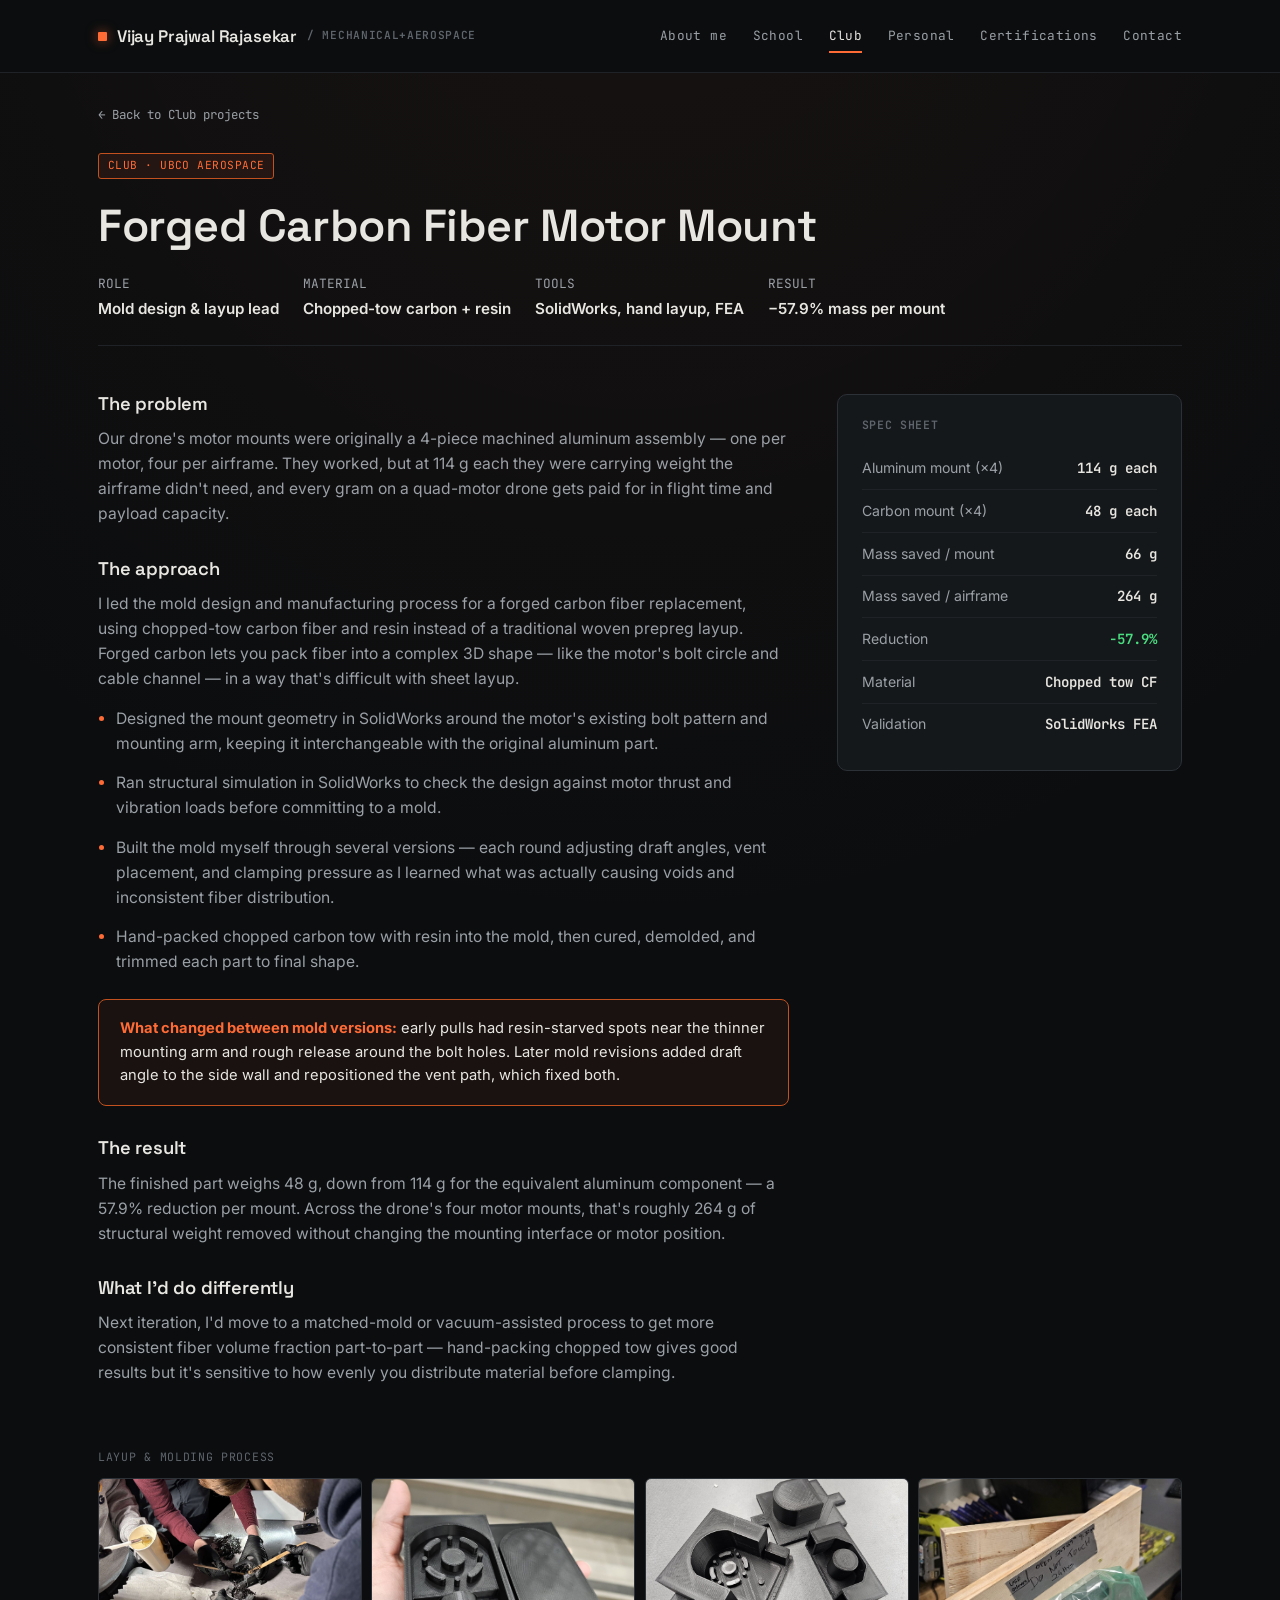
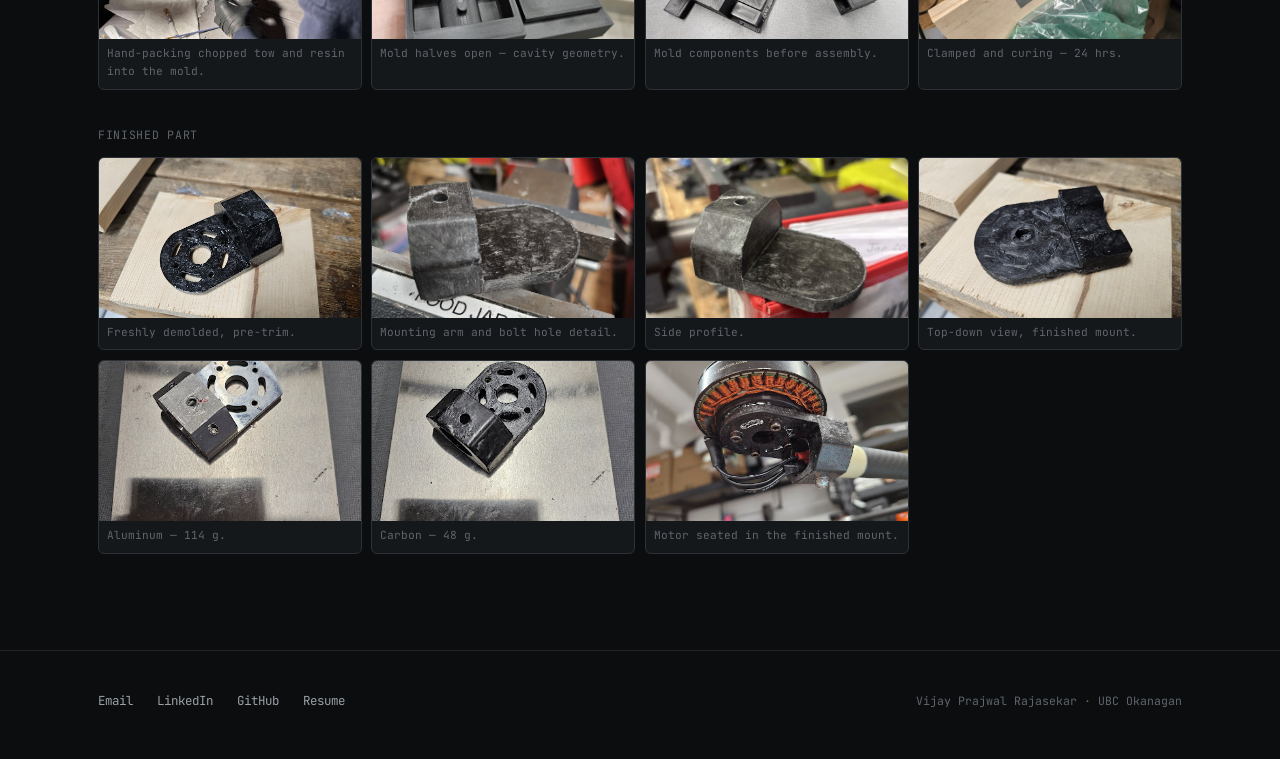
==== carbon-mount.html @ 9280a3c4 "Add files via upload" ====
<!DOCTYPE html>
<html lang="en">
<head>
<meta charset="UTF-8">
<meta name="viewport" content="width=device-width, initial-scale=1.0">
<title>Forged Carbon Fiber Motor Mount — Vijay Prajwal Rajasekar</title>
<link rel="stylesheet" href="assets/style.css">
<style>
  .back-link {
    display: inline-flex;
    align-items: center;
    gap: 6px;
    font-family: var(--font-mono);
    font-size: 0.78rem;
    color: var(--text-dim);
    padding: clamp(1.25rem, 3vw, 2rem) 0 0;
    transition: color 0.15s ease;
  }
  .back-link:hover { color: var(--signal); }

  .case-head { padding: 1.5rem 0 0; }
  .case-head h1 { font-size: clamp(1.8rem, 4vw, 2.8rem); margin: 0.5em 0 0; }

  .case-meta {
    display: flex;
    gap: 1.5rem;
    flex-wrap: wrap;
    font-family: var(--font-mono);
    font-size: 0.8rem;
    color: var(--text-dim);
    margin: 1.5rem 0 2.5rem;
    padding-bottom: 1.5rem;
    border-bottom: 1px solid var(--border-soft);
  }
  .case-meta div b {
    color: var(--text);
    display: block;
    font-size: 0.95rem;
    margin-top: 2px;
    font-family: var(--font-body);
    font-weight: 600;
  }

  .gallery-section-label {
    font-family: var(--font-mono);
    font-size: 0.72rem;
    letter-spacing: 0.06em;
    color: var(--text-faint);
    text-transform: uppercase;
    margin: 2.25rem 0 0.75rem;
  }
  .gallery-section-label:first-child { margin-top: 0; }

  .case-gallery {
    display: grid;
    grid-template-columns: repeat(4, 1fr);
    gap: 0.6rem;
    margin-bottom: 0.5rem;
  }
  @media (max-width: 900px) { .case-gallery { grid-template-columns: repeat(3, 1fr); } }
  @media (max-width: 580px) { .case-gallery { grid-template-columns: repeat(2, 1fr); } }
  .case-gallery figure {
    margin: 0;
    border-radius: 6px;
    overflow: hidden;
    border: 1px solid var(--border);
    background: var(--surface);
  }
  .case-gallery figure img { width: 100%; height: 160px; object-fit: cover; display: block; }
  .case-gallery figcaption { padding: 6px 8px 8px; }
  figcaption {
    font-family: var(--font-mono);
    font-size: 0.7rem;
    color: var(--text-faint);
  }

  .case-body {
    display: grid;
    grid-template-columns: 2fr 1fr;
    gap: 3rem;
    margin-top: 3rem;
  }
  @media (max-width: 880px) { .case-body { grid-template-columns: 1fr; gap: 2rem; } }

  .case-body h3 { font-size: 1.15rem; margin: 2rem 0 0.75rem; }
  .case-body h3:first-child { margin-top: 0; }
  .case-body p, .case-body li { color: var(--text-dim); font-size: 0.98rem; margin-bottom: 0.9rem; }
  .case-body ul { padding-left: 1.1rem; }
  .case-body li::marker { color: var(--signal); }

  .spec-sidebar {
    background: var(--surface);
    border: 1px solid var(--border);
    border-radius: 10px;
    padding: 1.5rem;
    align-self: start;
    position: sticky;
    top: 90px;
  }
  .spec-sidebar h4 {
    font-family: var(--font-mono);
    font-size: 0.72rem;
    letter-spacing: 0.06em;
    color: var(--text-faint);
    margin-bottom: 1rem;
  }
  .spec-row {
    display: flex;
    justify-content: space-between;
    padding: 0.6rem 0;
    border-bottom: 1px solid var(--border-soft);
    font-size: 0.88rem;
  }
  .spec-row:last-child { border-bottom: none; }
  .spec-row span:first-child { color: var(--text-dim); }
  .spec-row span:last-child { font-family: var(--font-mono); font-weight: 600; text-align: right; }

  .process-note {
    background: rgba(255,107,53,0.06);
    border: 1px solid var(--signal-dim);
    border-radius: 8px;
    padding: 1.1rem 1.3rem;
    margin: 1.5rem 0;
    font-size: 0.92rem;
    color: var(--text);
  }
  .process-note b { color: var(--signal); }
</style>
</head>
<body>

<header class="site-header">
  <div class="wrap">
    <a href="index.html" class="brand">
      <span class="brand-mark"></span>
      <span class="brand-name">Vijay Prajwal Rajasekar</span>
      <span class="brand-sub">/ MECHANICAL+AEROSPACE</span>
    </a>
    <nav class="main-nav">
      <a href="index.html">About me</a>
      <a href="school.html">School</a>
      <a href="club.html" class="active">Club</a>
      <a href="personal.html">Personal</a>
      <a href="certifications.html">Certifications</a>
      <a href="contact.html">Contact</a>
    </nav>
  </div>
</header>

<main>
  <div class="wrap">
    <a href="club.html" class="back-link">← Back to Club projects</a>
  </div>

  <section class="case-head">
    <div class="wrap">
      <span class="tag tag-club">CLUB · UBCO AEROSPACE</span>
      <h1>Forged Carbon Fiber Motor Mount</h1>

      <div class="case-meta">
        <div>ROLE<b>Mold design &amp; layup lead</b></div>
        <div>MATERIAL<b>Chopped-tow carbon + resin</b></div>
        <div>TOOLS<b>SolidWorks, hand layup, FEA</b></div>
        <div>RESULT<b>−57.9% mass per mount</b></div>
      </div>

      <div class="case-body">
        <div>
          <h3>The problem</h3>
          <p>Our drone's motor mounts were originally a 4-piece machined aluminum assembly — one per motor, four per airframe. They worked, but at 114 g each they were carrying weight the airframe didn't need, and every gram on a quad-motor drone gets paid for in flight time and payload capacity.</p>

          <h3>The approach</h3>
          <p>I led the mold design and manufacturing process for a forged carbon fiber replacement, using chopped-tow carbon fiber and resin instead of a traditional woven prepreg layup. Forged carbon lets you pack fiber into a complex 3D shape — like the motor's bolt circle and cable channel — in a way that's difficult with sheet layup.</p>
          <ul>
            <li>Designed the mount geometry in SolidWorks around the motor's existing bolt pattern and mounting arm, keeping it interchangeable with the original aluminum part.</li>
            <li>Ran structural simulation in SolidWorks to check the design against motor thrust and vibration loads before committing to a mold.</li>
            <li>Built the mold myself through several versions — each round adjusting draft angles, vent placement, and clamping pressure as I learned what was actually causing voids and inconsistent fiber distribution.</li>
            <li>Hand-packed chopped carbon tow with resin into the mold, then cured, demolded, and trimmed each part to final shape.</li>
          </ul>

          <div class="process-note">
            <b>What changed between mold versions:</b> early pulls had resin-starved spots near the thinner mounting arm and rough release around the bolt holes. Later mold revisions added draft angle to the side wall and repositioned the vent path, which fixed both.
          </div>

          <h3>The result</h3>
          <p>The finished part weighs 48 g, down from 114 g for the equivalent aluminum component — a 57.9% reduction per mount. Across the drone's four motor mounts, that's roughly 264 g of structural weight removed without changing the mounting interface or motor position.</p>

          <h3>What I'd do differently</h3>
          <p>Next iteration, I'd move to a matched-mold or vacuum-assisted process to get more consistent fiber volume fraction part-to-part — hand-packing chopped tow gives good results but it's sensitive to how evenly you distribute material before clamping.</p>
        </div>

        <aside class="spec-sidebar">
          <h4>SPEC SHEET</h4>
          <div class="spec-row"><span>Aluminum mount (×4)</span><span>114 g each</span></div>
          <div class="spec-row"><span>Carbon mount (×4)</span><span>48 g each</span></div>
          <div class="spec-row"><span>Mass saved / mount</span><span>66 g</span></div>
          <div class="spec-row"><span>Mass saved / airframe</span><span>264 g</span></div>
          <div class="spec-row"><span>Reduction</span><span style="color:var(--telemetry)">−57.9%</span></div>
          <div class="spec-row"><span>Material</span><span>Chopped tow CF</span></div>
          <div class="spec-row"><span>Validation</span><span>SolidWorks FEA</span></div>
        </aside>
      </div>

      <p class="gallery-section-label" style="margin-top:3rem;">Layup &amp; molding process</p>
      <div class="case-gallery">
        <figure>
          <img src="images/hand-layup-process.jpg" alt="Hand-packing chopped carbon fiber tow with resin into the mold using a wooden stick">
          <figcaption>Hand-packing chopped tow and resin into the mold.</figcaption>
        </figure>
        <figure>
          <img src="images/mold-halves-open.jpg" alt="3D printed mold halves open, showing the cavity geometry for the motor mount">
          <figcaption>Mold halves open — cavity geometry.</figcaption>
        </figure>
        <figure>
          <img src="images/mold-parts-flat.jpg" alt="All 3D printed mold components laid out flat before assembly">
          <figcaption>Mold components before assembly.</figcaption>
        </figure>
        <figure>
          <img src="images/resin-cure-bagged.jpg" alt="Clamped mold wrapped in plastic during resin cure">
          <figcaption>Clamped and curing — 24 hrs.</figcaption>
        </figure>
      </div>

      <p class="gallery-section-label">Finished part</p>
      <div class="case-gallery">
        <figure>
          <img src="images/carbon-mount-raw.png" alt="Demolded forged carbon fiber motor mount on a wooden workbench">
          <figcaption>Freshly demolded, pre-trim.</figcaption>
        </figure>
        <figure>
          <img src="images/mount-clamped-detail.jpg" alt="Close-up of the trimmed carbon fiber mount held in a vise">
          <figcaption>Mounting arm and bolt hole detail.</figcaption>
        </figure>
        <figure>
          <img src="images/mount-side-profile.jpg" alt="Side profile of the finished carbon fiber mount">
          <figcaption>Side profile.</figcaption>
        </figure>
        <figure>
          <img src="images/mount-final-topdown.jpg" alt="Top-down view of the finished carbon fiber motor mount">
          <figcaption>Top-down view, finished mount.</figcaption>
        </figure>
        <figure>
          <img src="images/scale-aluminum-114g.png" alt="Original aluminum motor mount on a digital scale reading 114 grams">
          <figcaption>Aluminum — 114 g.</figcaption>
        </figure>
        <figure>
          <img src="images/scale-carbon-48g.png" alt="Forged carbon fiber motor mount on a digital scale reading 48 grams">
          <figcaption>Carbon — 48 g.</figcaption>
        </figure>
        <figure>
          <img src="images/motor-assembly.png" alt="Drone motor mounted via the carbon fiber bracket, viewed from below">
          <figcaption>Motor seated in the finished mount.</figcaption>
        </figure>
      </div>
    </div>
  </section>
</main>

<footer class="site-footer">
  <div class="wrap">
    <div class="footer-links">
      <a href="mailto:vj0501@student.ubc.ca">Email</a>
      <a href="https://www.linkedin.com/in/vijayprajwalrajasekar/" target="_blank" rel="noopener">LinkedIn</a>
      <a href="https://github.com/VijayPrajwal/Projects-" target="_blank" rel="noopener">GitHub</a>
      <a href="contact.html">Resume</a>
    </div>
    <div class="footer-meta">Vijay Prajwal Rajasekar · UBC Okanagan</div>
  </div>
</footer>

</body>
</html>
---- assets/style.css ----
/* ============================================
   VIJAY PRAJWAL RAJASEKR — PORTFOLIO
   Design system: anodized black + copper-winding orange
   ============================================ */

@import url('https://fonts.googleapis.com/css2?family=Space+Grotesk:wght@400;500;600;700&family=JetBrains+Mono:wght@400;500;600&family=Inter:wght@400;500;600;700&display=swap');

:root {
  /* Color tokens — derived from the actual hardware: anodized aluminum,
     copper motor windings, graphite carbon weave, telemetry readouts */
  --bg: #0b0d0f;
  --surface: #15181b;
  --surface-raised: #1a1e22;
  --border: #2c3137;
  --border-soft: #1f2327;
  --text: #e8e6e1;
  --text-dim: #9aa0a6;
  --text-faint: #5f656c;
  --signal: #ff6b35;
  --signal-dim: #c2511f;
  --telemetry: #4ade80;
  --telemetry-dim: #2f8a52;

  --font-display: 'Space Grotesk', sans-serif;
  --font-body: 'Inter', sans-serif;
  --font-mono: 'JetBrains Mono', monospace;

  --max-width: 1180px;
  --edge: clamp(1.25rem, 4vw, 3rem);
}

* { box-sizing: border-box; margin: 0; padding: 0; }

html {
  scroll-behavior: smooth;
}

@media (prefers-reduced-motion: reduce) {
  html { scroll-behavior: auto; }
  *, *::before, *::after {
    animation-duration: 0.01ms !important;
    animation-iteration-count: 1 !important;
    transition-duration: 0.01ms !important;
    scroll-behavior: auto !important;
  }
}

body {
  background: var(--bg);
  color: var(--text);
  font-family: var(--font-body);
  font-size: 16px;
  line-height: 1.6;
  -webkit-font-smoothing: antialiased;
  background-image:
    radial-gradient(ellipse 80% 50% at 50% -10%, rgba(255,107,53,0.06), transparent);
}

a { color: inherit; text-decoration: none; }

img { max-width: 100%; display: block; }

:focus-visible {
  outline: 2px solid var(--signal);
  outline-offset: 3px;
  border-radius: 2px;
}

.wrap {
  max-width: var(--max-width);
  margin: 0 auto;
  padding-left: var(--edge);
  padding-right: var(--edge);
}

/* ---------- Header / Nav ---------- */
.site-header {
  position: sticky;
  top: 0;
  z-index: 100;
  background: rgba(11, 13, 15, 0.85);
  backdrop-filter: blur(10px);
  border-bottom: 1px solid var(--border-soft);
}

.site-header .wrap {
  display: flex;
  align-items: center;
  justify-content: space-between;
  height: 72px;
  gap: 1rem;
}

@media (max-width: 600px) {
  .site-header .wrap {
    height: auto;
    flex-wrap: wrap;
    padding-top: 14px;
    padding-bottom: 14px;
    gap: 0.6rem;
  }
  nav.main-nav {
    width: 100%;
    overflow-x: auto;
    justify-content: flex-start;
    -ms-overflow-style: none;
    scrollbar-width: none;
  }
  nav.main-nav::-webkit-scrollbar { display: none; }
}

.brand {
  font-family: var(--font-display);
  font-weight: 600;
  font-size: 1.05rem;
  letter-spacing: -0.01em;
  display: flex;
  align-items: center;
  gap: 10px;
}

.brand-mark {
  width: 9px;
  height: 9px;
  border-radius: 1px;
  background: var(--signal);
  box-shadow: 0 0 12px rgba(255,107,53,0.6);
  flex-shrink: 0;
}

.brand-name { white-space: nowrap; }
.brand-sub {
  font-family: var(--font-mono);
  font-size: 0.7rem;
  color: var(--text-faint);
  letter-spacing: 0.06em;
  display: none;
}
@media (min-width: 640px) {
  .brand-sub { display: inline; }
}

nav.main-nav {
  display: flex;
  gap: clamp(0.75rem, 2vw, 2rem);
  font-family: var(--font-mono);
  font-size: 0.8rem;
  letter-spacing: 0.03em;
}

nav.main-nav a {
  color: var(--text-dim);
  position: relative;
  padding: 6px 0;
  transition: color 0.15s ease;
}
nav.main-nav a:hover,
nav.main-nav a.active {
  color: var(--text);
}
nav.main-nav a.active::after {
  content: '';
  position: absolute;
  bottom: -1px;
  left: 0;
  right: 0;
  height: 2px;
  background: var(--signal);
}

/* ---------- Buttons ---------- */
.btn {
  display: inline-flex;
  align-items: center;
  gap: 8px;
  font-family: var(--font-mono);
  font-size: 0.82rem;
  letter-spacing: 0.02em;
  padding: 11px 20px;
  border-radius: 4px;
  border: 1px solid var(--border);
  background: transparent;
  color: var(--text);
  cursor: pointer;
  transition: border-color 0.15s ease, background 0.15s ease, transform 0.15s ease;
}
.btn:hover {
  border-color: var(--signal);
  background: rgba(255,107,53,0.08);
}
.btn-solid {
  background: var(--signal);
  border-color: var(--signal);
  color: #0b0d0f;
  font-weight: 600;
}
.btn-solid:hover {
  background: #ff7e4d;
  border-color: #ff7e4d;
}

/* ---------- Eyebrow / labels ---------- */
.eyebrow {
  font-family: var(--font-mono);
  font-size: 0.75rem;
  letter-spacing: 0.12em;
  text-transform: uppercase;
  color: var(--signal);
  display: flex;
  align-items: center;
  gap: 10px;
}
.eyebrow::before {
  content: '';
  width: 16px;
  height: 1px;
  background: var(--signal);
}

.tag {
  display: inline-flex;
  align-items: center;
  font-family: var(--font-mono);
  font-size: 0.7rem;
  letter-spacing: 0.04em;
  padding: 3px 9px;
  border-radius: 3px;
  border: 1px solid var(--border);
  color: var(--text-dim);
}
.tag-school { border-color: #3a4a6b; color: #8fa3d4; background: rgba(58,74,107,0.12); }
.tag-club   { border-color: var(--signal-dim); color: var(--signal); background: rgba(255,107,53,0.08); }
.tag-personal { border-color: var(--telemetry-dim); color: var(--telemetry); background: rgba(74,222,128,0.08); }

/* ---------- Typography ---------- */
h1, h2, h3, h4 {
  font-family: var(--font-display);
  letter-spacing: -0.01em;
  line-height: 1.1;
  font-weight: 600;
}

.section-title {
  font-size: clamp(1.6rem, 3vw, 2.2rem);
  margin-bottom: 0.4em;
}

.section-lede {
  color: var(--text-dim);
  font-size: 1.05rem;
  max-width: 56ch;
}

/* ---------- Footer ---------- */
.site-footer {
  border-top: 1px solid var(--border-soft);
  margin-top: 6rem;
  padding: 2.5rem 0 3rem;
}
.site-footer .wrap {
  display: flex;
  flex-wrap: wrap;
  gap: 1.5rem;
  align-items: center;
  justify-content: space-between;
}
.footer-links {
  display: flex;
  gap: 1.5rem;
  font-family: var(--font-mono);
  font-size: 0.78rem;
  color: var(--text-dim);
}
.footer-links a:hover { color: var(--signal); }
.footer-meta {
  font-family: var(--font-mono);
  font-size: 0.72rem;
  color: var(--text-faint);
}

/* ---------- Utility ---------- */
.mono { font-family: var(--font-mono); }
.dim { color: var(--text-dim); }
.center { text-align: center; }

section { padding: 5rem 0; }
@media (max-width: 640px) {
  section { padding: 3.25rem 0; }
}

.divider {
  height: 1px;
  background: var(--border-soft);
  border: none;
  margin: 0;
}
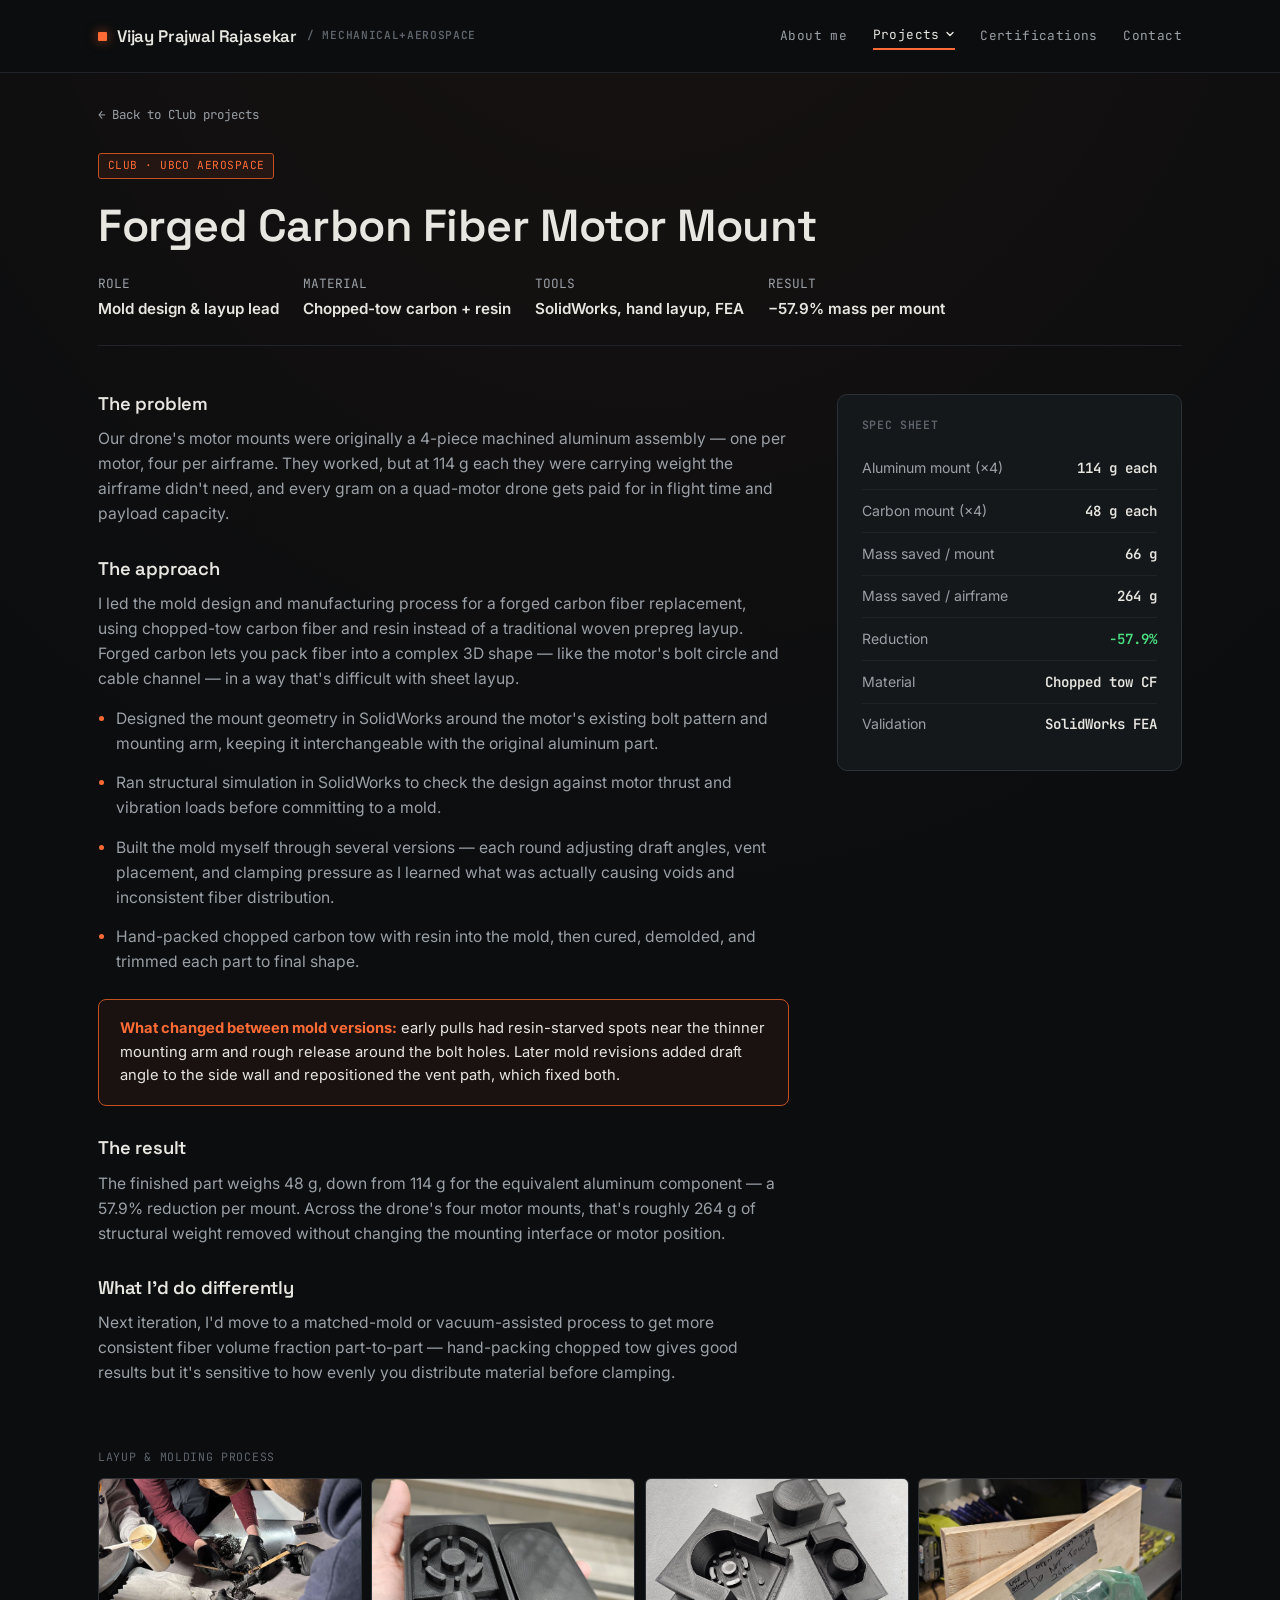
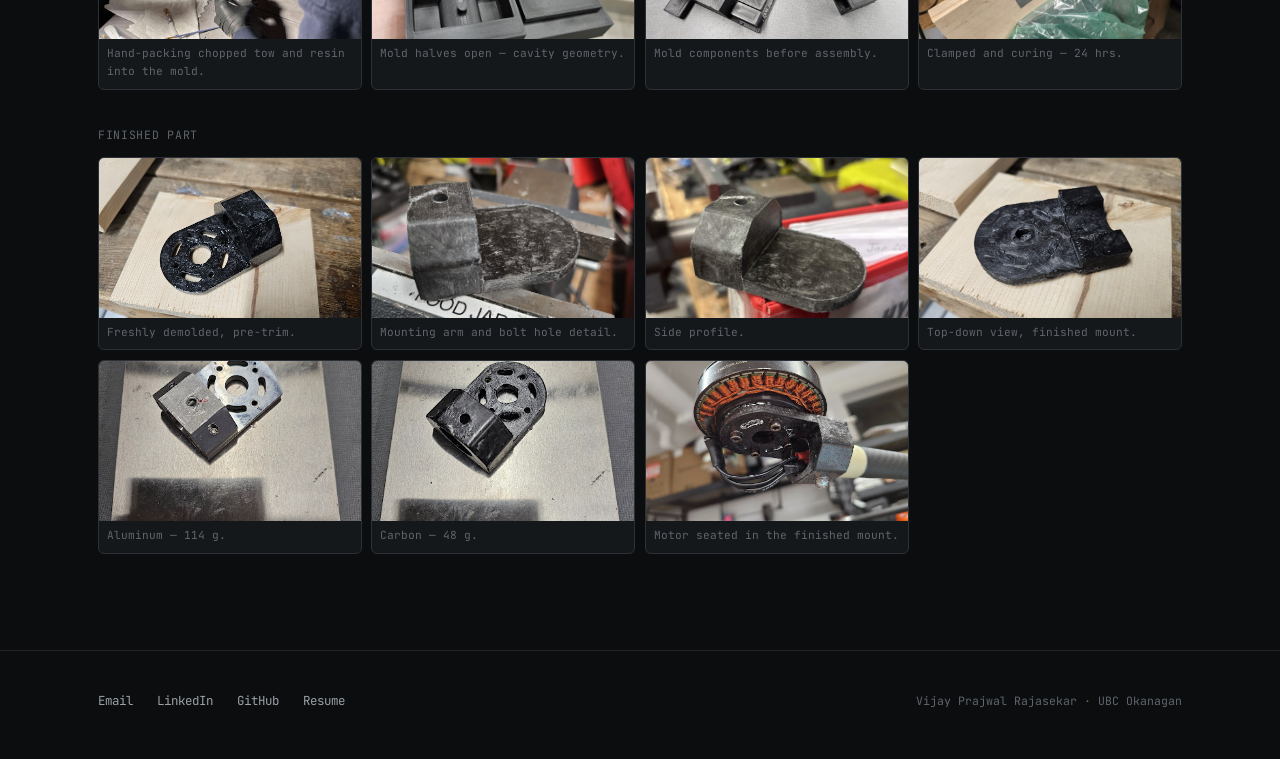
==== commit c6e7b163: "Add files via upload" ====
--- a/carbon-mount.html
+++ b/carbon-mount.html
@@ -136,11 +136,21 @@
       <span class="brand-name">Vijay Prajwal Rajasekar</span>
       <span class="brand-sub">/ MECHANICAL+AEROSPACE</span>
     </a>
-    <nav class="main-nav">
+        <nav class="main-nav">
       <a href="index.html">About me</a>
-      <a href="school.html">School</a>
-      <a href="club.html" class="active">Club</a>
-      <a href="personal.html">Personal</a>
+      <div class="nav-dropdown">
+        <button class="nav-dropdown-toggle active">
+          Projects
+          <svg width="10" height="10" viewBox="0 0 10 10" fill="none">
+            <path d="M2 3.5L5 6.5L8 3.5" stroke="currentColor" stroke-width="1.4" stroke-linecap="round"/>
+          </svg>
+        </button>
+        <div class="nav-dropdown-menu">
+          <a href="school.html" ><span class="menu-dot"></span>School</a>
+          <a href="club.html" class="active"><span class="menu-dot"></span>Club</a>
+          <a href="personal.html" ><span class="menu-dot"></span>Personal</a>
+        </div>
+      </div>
       <a href="certifications.html">Certifications</a>
       <a href="contact.html">Contact</a>
     </nav>
--- a/assets/style.css
+++ b/assets/style.css
@@ -168,6 +168,93 @@
   background: var(--signal);
 }
 
+/* ---------- Projects dropdown ---------- */
+.nav-dropdown {
+  position: relative;
+}
+.nav-dropdown-toggle {
+  color: var(--text-dim);
+  position: relative;
+  padding: 6px 0;
+  transition: color 0.15s ease;
+  font-family: var(--font-mono);
+  font-size: 0.8rem;
+  letter-spacing: 0.03em;
+  cursor: pointer;
+  display: flex;
+  align-items: center;
+  gap: 5px;
+  background: none;
+  border: none;
+  white-space: nowrap;
+}
+.nav-dropdown-toggle:hover { color: var(--text); }
+.nav-dropdown-toggle.active { color: var(--text); }
+.nav-dropdown-toggle.active::after {
+  content: '';
+  position: absolute;
+  bottom: -1px;
+  left: 0;
+  right: 0;
+  height: 2px;
+  background: var(--signal);
+}
+.nav-dropdown-toggle svg {
+  transition: transform 0.2s ease;
+}
+.nav-dropdown:hover .nav-dropdown-toggle svg {
+  transform: rotate(180deg);
+}
+.nav-dropdown-menu {
+  position: absolute;
+  top: calc(100% + 10px);
+  right: 0;
+  background: var(--surface);
+  border: 1px solid var(--border);
+  border-radius: 8px;
+  padding: 6px;
+  min-width: 160px;
+  opacity: 0;
+  pointer-events: none;
+  transform: translateY(-6px);
+  transition: opacity 0.18s ease, transform 0.18s ease;
+  z-index: 200;
+  box-shadow: 0 8px 24px rgba(0,0,0,0.4);
+}
+.nav-dropdown:hover .nav-dropdown-menu {
+  opacity: 1;
+  pointer-events: auto;
+  transform: translateY(0);
+}
+.nav-dropdown-menu a {
+  display: flex;
+  align-items: center;
+  gap: 10px;
+  padding: 9px 12px;
+  border-radius: 5px;
+  color: var(--text-dim);
+  font-family: var(--font-mono);
+  font-size: 0.78rem;
+  letter-spacing: 0.03em;
+  transition: background 0.12s ease, color 0.12s ease;
+  white-space: nowrap;
+}
+.nav-dropdown-menu a:hover {
+  background: var(--surface-raised);
+  color: var(--text);
+}
+.nav-dropdown-menu a.active {
+  color: var(--signal);
+}
+.nav-dropdown-menu .menu-dot {
+  width: 6px; height: 6px;
+  border-radius: 50%;
+  background: var(--border);
+  flex-shrink: 0;
+}
+.nav-dropdown-menu a.active .menu-dot { background: var(--signal); }
+.nav-dropdown-menu a:hover .menu-dot { background: var(--text-dim); }
+
 /* ---------- Buttons ---------- */
 .btn {
   display: inline-flex;
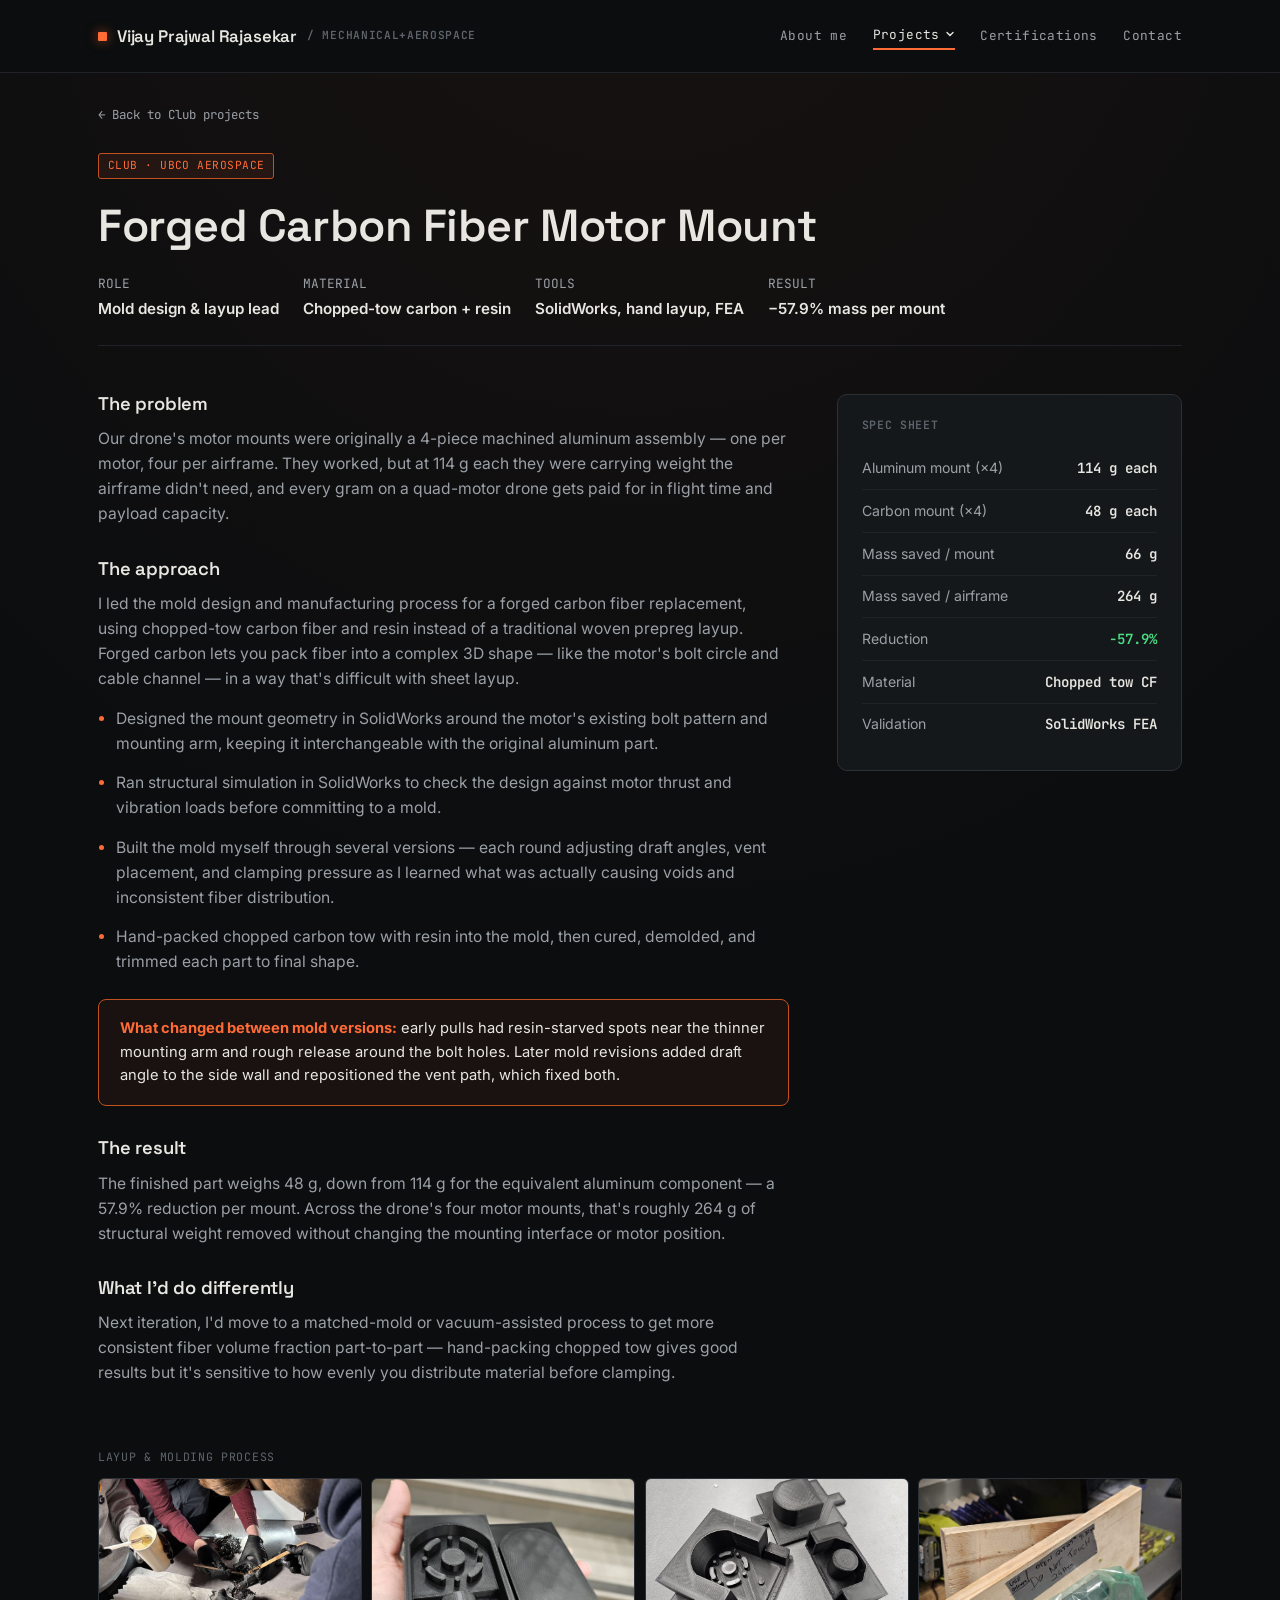
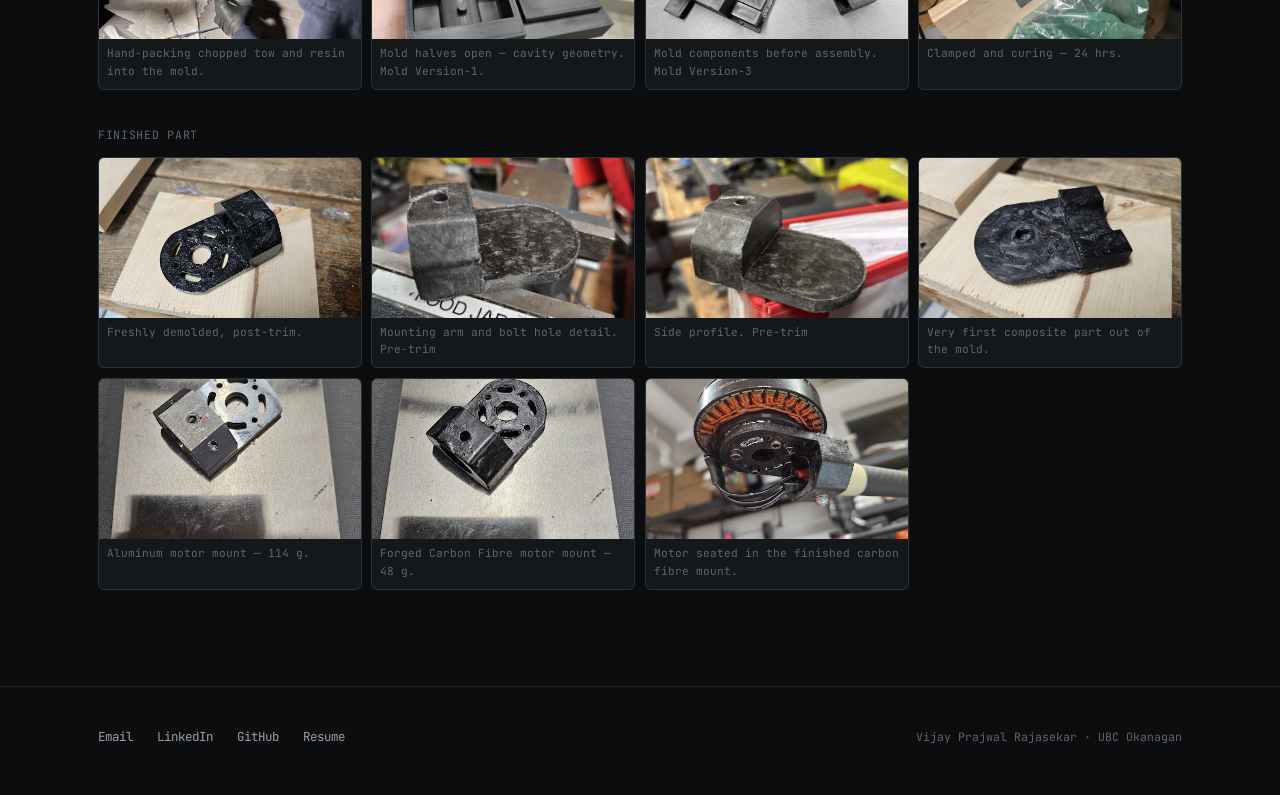
==== commit 67e6596b: "Add files via upload" ====
--- a/carbon-mount.html
+++ b/carbon-mount.html
@@ -125,7 +125,81 @@
     color: var(--text);
   }
   .process-note b { color: var(--signal); }
-</style>
+
+  /* ---- Lightbox ---- */
+  .case-gallery figure img {
+    width: 100%; height: 160px; object-fit: cover; display: block;
+    cursor: zoom-in;
+    transition: opacity 0.15s ease;
+  }
+  .case-gallery figure img:hover { opacity: 0.85; }
+
+  .lightbox {
+    display: none;
+    position: fixed;
+    inset: 0;
+    z-index: 1000;
+    background: rgba(0,0,0,0.92);
+    align-items: center;
+    justify-content: center;
+    padding: 1.5rem;
+    cursor: zoom-out;
+  }
+  .lightbox.open { display: flex; }
+  .lightbox-inner {
+    position: relative;
+    max-width: min(90vw, 1100px);
+    max-height: 90vh;
+    display: flex;
+    flex-direction: column;
+    align-items: center;
+    gap: 0.75rem;
+  }
+  .lightbox-inner img {
+    max-width: 100%;
+    max-height: 82vh;
+    object-fit: contain;
+    border-radius: 6px;
+    box-shadow: 0 20px 60px rgba(0,0,0,0.8);
+    display: block;
+  }
+  .lightbox-caption {
+    font-family: var(--font-mono);
+    font-size: 0.75rem;
+    color: rgba(255,255,255,0.5);
+    text-align: center;
+  }
+  .lightbox-close {
+    position: fixed;
+    top: 1.25rem;
+    right: 1.5rem;
+    color: rgba(255,255,255,0.6);
+    font-size: 1.6rem;
+    cursor: pointer;
+    line-height: 1;
+    background: none;
+    border: none;
+    transition: color 0.15s ease;
+  }
+  .lightbox-close:hover { color: #fff; }
+  .lightbox-nav {
+    position: fixed;
+    top: 50%;
+    transform: translateY(-50%);
+    background: rgba(255,255,255,0.08);
+    border: 1px solid rgba(255,255,255,0.12);
+    border-radius: 50%;
+    width: 44px; height: 44px;
+    display: flex; align-items: center; justify-content: center;
+    color: #fff;
+    cursor: pointer;
+    font-size: 1.1rem;
+    transition: background 0.15s ease;
+    z-index: 1001;
+  }
+  .lightbox-nav:hover { background: rgba(255,255,255,0.18); }
+  .lightbox-prev { left: 1rem; }
+  .lightbox-next { right: 1rem; }</style>
 </head>
 <body>
 
@@ -219,11 +293,11 @@
         </figure>
         <figure>
           <img src="images/mold-halves-open.jpg" alt="3D printed mold halves open, showing the cavity geometry for the motor mount">
-          <figcaption>Mold halves open — cavity geometry.</figcaption>
+          <figcaption>Mold halves open — cavity geometry. Mold Version-1.</figcaption>
         </figure>
         <figure>
           <img src="images/mold-parts-flat.jpg" alt="All 3D printed mold components laid out flat before assembly">
-          <figcaption>Mold components before assembly.</figcaption>
+          <figcaption>Mold components before assembly. Mold Version-3</figcaption>
         </figure>
         <figure>
           <img src="images/resin-cure-bagged.jpg" alt="Clamped mold wrapped in plastic during resin cure">
@@ -235,31 +309,31 @@
       <div class="case-gallery">
         <figure>
           <img src="images/carbon-mount-raw.png" alt="Demolded forged carbon fiber motor mount on a wooden workbench">
-          <figcaption>Freshly demolded, pre-trim.</figcaption>
+          <figcaption>Freshly demolded, post-trim.</figcaption>
         </figure>
         <figure>
           <img src="images/mount-clamped-detail.jpg" alt="Close-up of the trimmed carbon fiber mount held in a vise">
-          <figcaption>Mounting arm and bolt hole detail.</figcaption>
+          <figcaption>Mounting arm and bolt hole detail. Pre-trim</figcaption>
         </figure>
         <figure>
           <img src="images/mount-side-profile.jpg" alt="Side profile of the finished carbon fiber mount">
-          <figcaption>Side profile.</figcaption>
+          <figcaption>Side profile. Pre-trim</figcaption>
         </figure>
         <figure>
           <img src="images/mount-final-topdown.jpg" alt="Top-down view of the finished carbon fiber motor mount">
-          <figcaption>Top-down view, finished mount.</figcaption>
+          <figcaption>Very first composite part out of the mold.</figcaption>
         </figure>
         <figure>
           <img src="images/scale-aluminum-114g.png" alt="Original aluminum motor mount on a digital scale reading 114 grams">
-          <figcaption>Aluminum — 114 g.</figcaption>
+          <figcaption>Aluminum motor mount — 114 g.</figcaption>
         </figure>
         <figure>
           <img src="images/scale-carbon-48g.png" alt="Forged carbon fiber motor mount on a digital scale reading 48 grams">
-          <figcaption>Carbon — 48 g.</figcaption>
+          <figcaption>Forged Carbon Fibre motor mount — 48 g.</figcaption>
         </figure>
         <figure>
           <img src="images/motor-assembly.png" alt="Drone motor mounted via the carbon fiber bracket, viewed from below">
-          <figcaption>Motor seated in the finished mount.</figcaption>
+          <figcaption>Motor seated in the finished carbon fibre mount.</figcaption>
         </figure>
       </div>
     </div>
@@ -278,5 +352,117 @@
   </div>
 </footer>
 
+<script>
+(function() {
+  var toggle = document.querySelector('.nav-dropdown-toggle');
+  var menu   = document.querySelector('.nav-dropdown-menu');
+  if (!toggle || !menu) return;
+  var closeTimer = null;
+
+  function openMenu() {
+    clearTimeout(closeTimer);
+    toggle.classList.add('open');
+    menu.classList.add('open');
+  }
+  function scheduleClose() {
+    closeTimer = setTimeout(function() {
+      toggle.classList.remove('open');
+      menu.classList.remove('open');
+    }, 150);
+  }
+
+  toggle.addEventListener('mouseenter', openMenu);
+  toggle.addEventListener('mouseleave', scheduleClose);
+  menu.addEventListener('mouseenter', openMenu);
+  menu.addEventListener('mouseleave', scheduleClose);
+
+  // Also toggle on click (for touch/keyboard users)
+  toggle.addEventListener('click', function() {
+    var isOpen = menu.classList.contains('open');
+    if (isOpen) {
+      toggle.classList.remove('open');
+      menu.classList.remove('open');
+    } else {
+      openMenu();
+    }
+  });
+
+  // Close when clicking outside
+  document.addEventListener('click', function(e) {
+    if (!toggle.contains(e.target) && !menu.contains(e.target)) {
+      toggle.classList.remove('open');
+      menu.classList.remove('open');
+    }
+  });
+})();
+</script>
+<!-- Lightbox -->
+<div class="lightbox" id="lightbox" role="dialog" aria-modal="true" aria-label="Image viewer">
+  <button class="lightbox-close" id="lbClose" aria-label="Close">&times;</button>
+  <button class="lightbox-nav lightbox-prev" id="lbPrev" aria-label="Previous">&#8592;</button>
+  <div class="lightbox-inner">
+    <img id="lbImg" src="" alt="">
+    <p class="lightbox-caption" id="lbCaption"></p>
+  </div>
+  <button class="lightbox-nav lightbox-next" id="lbNext" aria-label="Next">&#8594;</button>
+</div>
+
+<script>
+(function () {
+  // Collect all gallery images in order
+  var imgs = Array.from(document.querySelectorAll('.case-gallery figure img'));
+  var current = 0;
+  var lb      = document.getElementById('lightbox');
+  var lbImg   = document.getElementById('lbImg');
+  var lbCap   = document.getElementById('lbCaption');
+
+  function open(index) {
+    current = (index + imgs.length) % imgs.length;
+    var fig = imgs[current].closest('figure');
+    var cap = fig ? fig.querySelector('figcaption') : null;
+    lbImg.src = imgs[current].src;
+    lbImg.alt = imgs[current].alt;
+    lbCap.textContent = cap ? cap.textContent.trim() : '';
+    lb.classList.add('open');
+    document.body.style.overflow = 'hidden';
+  }
+
+  function close() {
+    lb.classList.remove('open');
+    document.body.style.overflow = '';
+  }
+
+  // Click on gallery image to open
+  imgs.forEach(function (img, i) {
+    img.addEventListener('click', function () { open(i); });
+  });
+
+  // Close button
+  document.getElementById('lbClose').addEventListener('click', close);
+
+  // Prev / Next
+  document.getElementById('lbPrev').addEventListener('click', function (e) {
+    e.stopPropagation();
+    open(current - 1);
+  });
+  document.getElementById('lbNext').addEventListener('click', function (e) {
+    e.stopPropagation();
+    open(current + 1);
+  });
+
+  // Click backdrop to close
+  lb.addEventListener('click', function (e) {
+    if (e.target === lb) close();
+  });
+
+  // Keyboard: Escape to close, arrows to navigate
+  document.addEventListener('keydown', function (e) {
+    if (!lb.classList.contains('open')) return;
+    if (e.key === 'Escape')      close();
+    if (e.key === 'ArrowLeft')   open(current - 1);
+    if (e.key === 'ArrowRight')  open(current + 1);
+  });
+})();
+</script>
 </body>
 </html>
--- a/assets/style.css
+++ b/assets/style.css
@@ -202,7 +202,7 @@
 .nav-dropdown-toggle svg {
   transition: transform 0.2s ease;
 }
-.nav-dropdown:hover .nav-dropdown-toggle svg {
+.nav-dropdown-toggle.open svg {
   transform: rotate(180deg);
 }
 .nav-dropdown-menu {
@@ -221,7 +221,7 @@
   z-index: 200;
   box-shadow: 0 8px 24px rgba(0,0,0,0.4);
 }
-.nav-dropdown:hover .nav-dropdown-menu {
+.nav-dropdown-menu.open {
   opacity: 1;
   pointer-events: auto;
   transform: translateY(0);
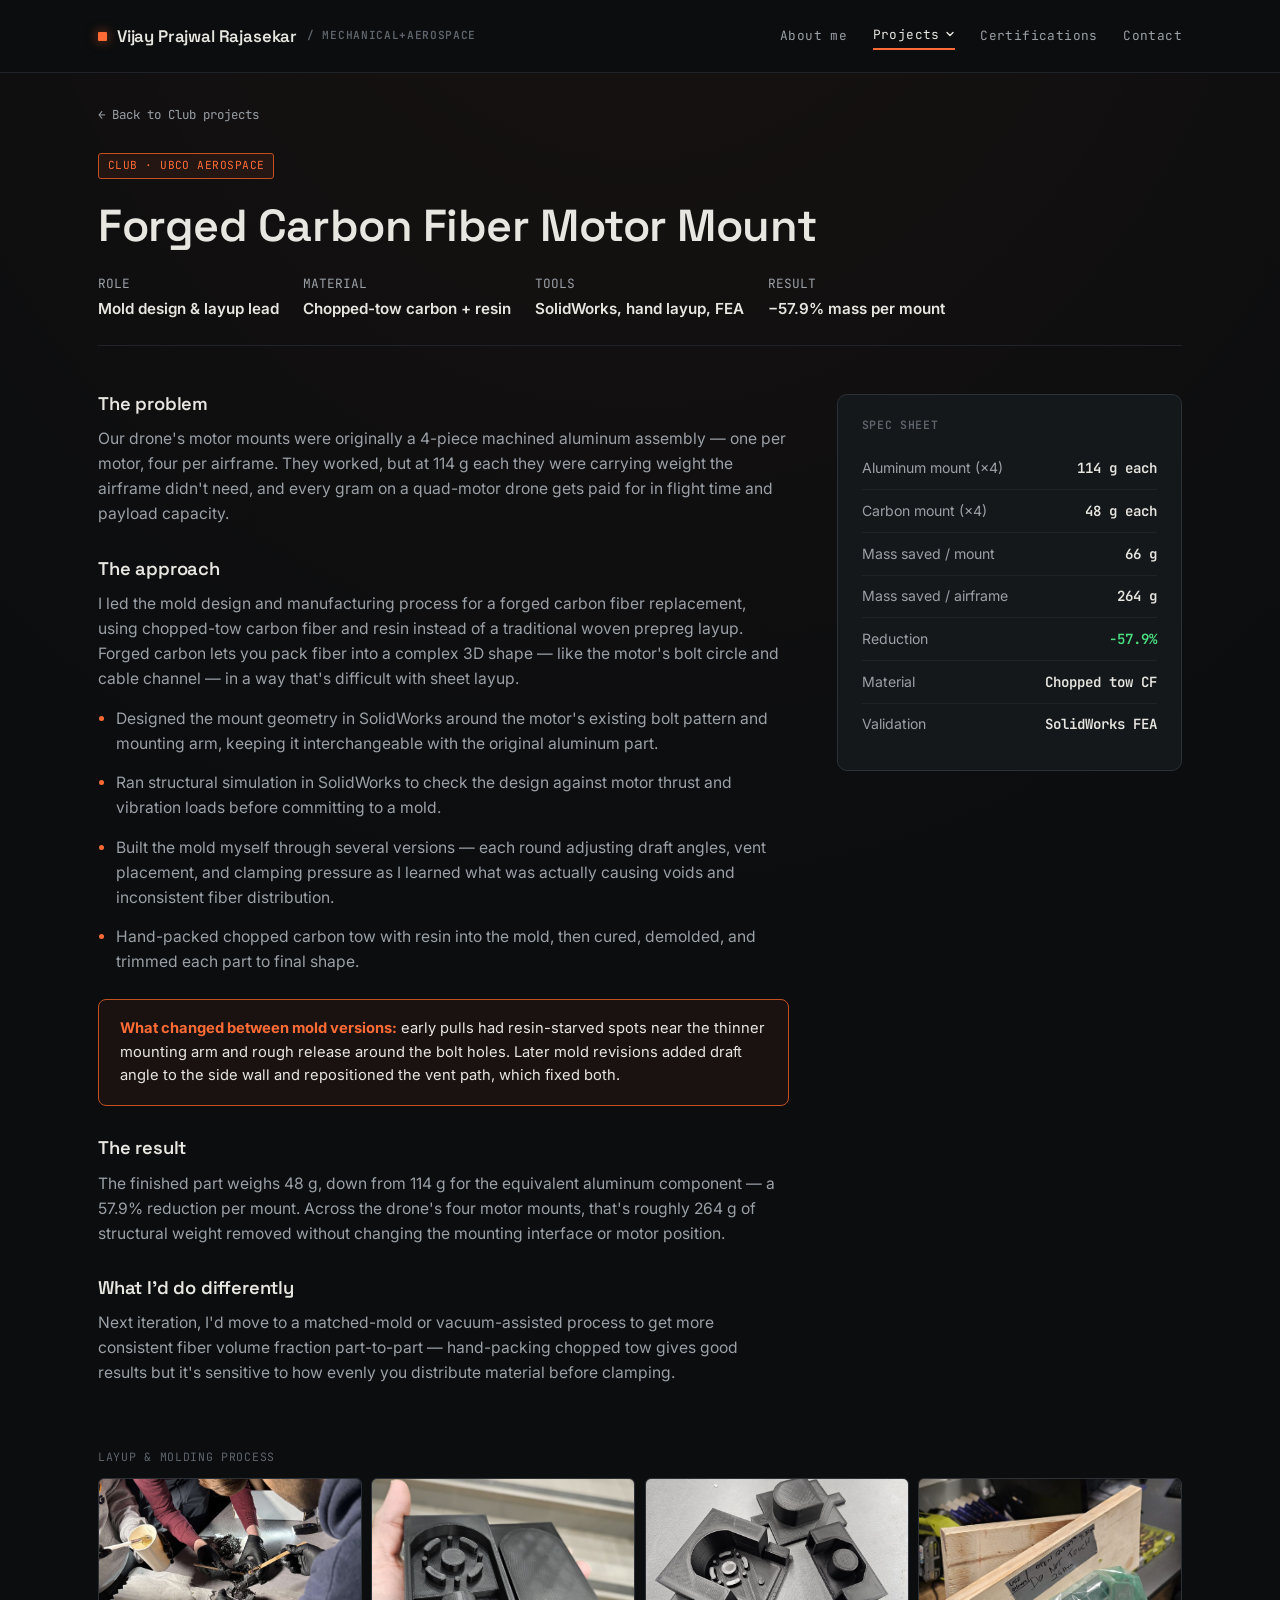
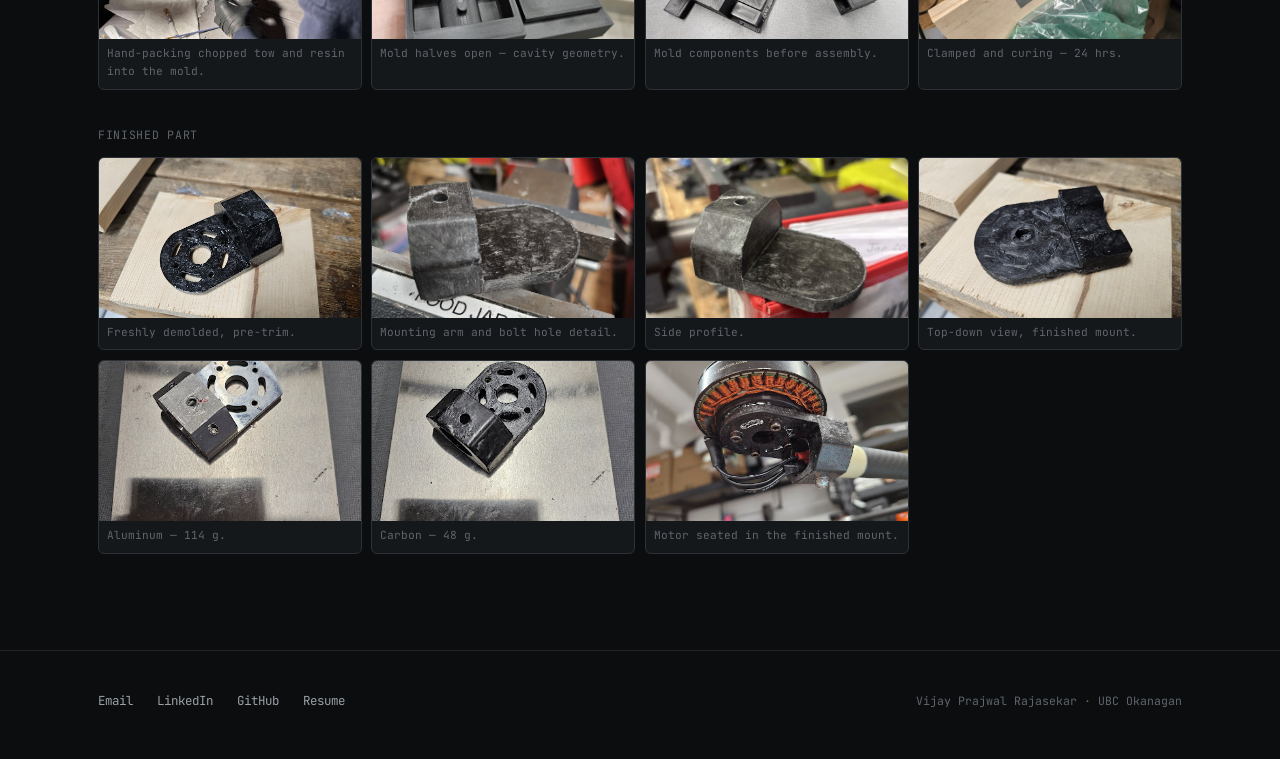
==== commit c7e4d4bd: "Add files via upload" ====
--- a/carbon-mount.html
+++ b/carbon-mount.html
@@ -293,11 +293,11 @@
         </figure>
         <figure>
           <img src="images/mold-halves-open.jpg" alt="3D printed mold halves open, showing the cavity geometry for the motor mount">
-          <figcaption>Mold halves open — cavity geometry. Mold Version-1.</figcaption>
+          <figcaption>Mold halves open — cavity geometry.</figcaption>
         </figure>
         <figure>
           <img src="images/mold-parts-flat.jpg" alt="All 3D printed mold components laid out flat before assembly">
-          <figcaption>Mold components before assembly. Mold Version-3</figcaption>
+          <figcaption>Mold components before assembly.</figcaption>
         </figure>
         <figure>
           <img src="images/resin-cure-bagged.jpg" alt="Clamped mold wrapped in plastic during resin cure">
@@ -309,31 +309,31 @@
       <div class="case-gallery">
         <figure>
           <img src="images/carbon-mount-raw.png" alt="Demolded forged carbon fiber motor mount on a wooden workbench">
-          <figcaption>Freshly demolded, post-trim.</figcaption>
+          <figcaption>Freshly demolded, pre-trim.</figcaption>
         </figure>
         <figure>
           <img src="images/mount-clamped-detail.jpg" alt="Close-up of the trimmed carbon fiber mount held in a vise">
-          <figcaption>Mounting arm and bolt hole detail. Pre-trim</figcaption>
+          <figcaption>Mounting arm and bolt hole detail.</figcaption>
         </figure>
         <figure>
           <img src="images/mount-side-profile.jpg" alt="Side profile of the finished carbon fiber mount">
-          <figcaption>Side profile. Pre-trim</figcaption>
+          <figcaption>Side profile.</figcaption>
         </figure>
         <figure>
           <img src="images/mount-final-topdown.jpg" alt="Top-down view of the finished carbon fiber motor mount">
-          <figcaption>Very first composite part out of the mold.</figcaption>
+          <figcaption>Top-down view, finished mount.</figcaption>
         </figure>
         <figure>
           <img src="images/scale-aluminum-114g.png" alt="Original aluminum motor mount on a digital scale reading 114 grams">
-          <figcaption>Aluminum motor mount — 114 g.</figcaption>
+          <figcaption>Aluminum — 114 g.</figcaption>
         </figure>
         <figure>
           <img src="images/scale-carbon-48g.png" alt="Forged carbon fiber motor mount on a digital scale reading 48 grams">
-          <figcaption>Forged Carbon Fibre motor mount — 48 g.</figcaption>
+          <figcaption>Carbon — 48 g.</figcaption>
         </figure>
         <figure>
           <img src="images/motor-assembly.png" alt="Drone motor mounted via the carbon fiber bracket, viewed from below">
-          <figcaption>Motor seated in the finished carbon fibre mount.</figcaption>
+          <figcaption>Motor seated in the finished mount.</figcaption>
         </figure>
       </div>
     </div>
